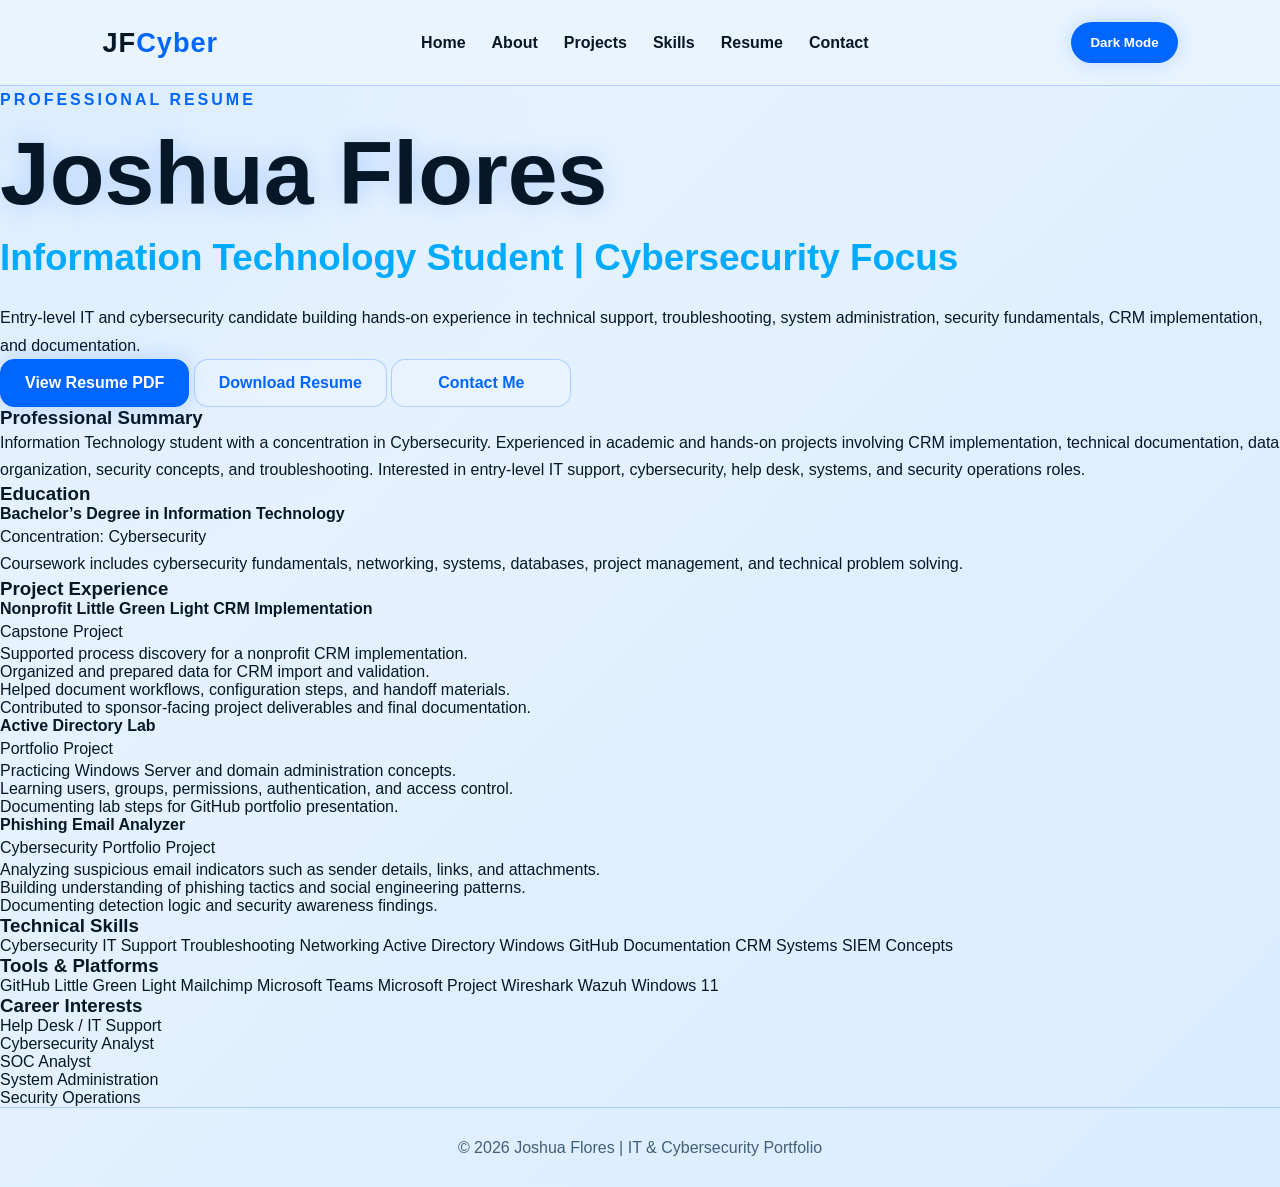
==== resume.html @ 74577b06 "Create resume.html" ====
<!DOCTYPE html>
<html lang="en">
<head>
  <meta charset="UTF-8" />
  <meta name="viewport" content="width=device-width, initial-scale=1.0" />
  <title>Resume | Joshua Flores</title>
  <link rel="stylesheet" href="style.css" />
</head>
<body>

  <header class="navbar">
    <div class="logo">JF<span>Cyber</span></div>

    <nav>
      <a href="index.html">Home</a>
      <a href="about.html">About</a>
      <a href="projects.html">Projects</a>
      <a href="skills.html">Skills</a>
      <a href="resume.html">Resume</a>
      <a href="contact.html">Contact</a>
    </nav>

    <button id="theme-toggle" class="theme-toggle">Dark Mode</button>
  </header>

  <main class="resume-page">

    <section class="resume-header">
      <p class="tagline">Professional Resume</p>
      <h1>Joshua Flores</h1>
      <h2>Information Technology Student | Cybersecurity Focus</h2>

      <p>
        Entry-level IT and cybersecurity candidate building hands-on experience
        in technical support, troubleshooting, system administration, security
        fundamentals, CRM implementation, and documentation.
      </p>

      <div class="resume-actions">
  <a href="Flores_Joshua_Resume.pdf" class="btn primary" target="_blank">
    View Resume PDF
  </a>

  <a href="Flores_Joshua_Resume.pdf" class="btn secondary" download>
    Download Resume
  </a>

  <a href="contact.html" class="btn secondary">
    Contact Me
  </a>
</div>
    </section>

    <section class="resume-grid">

      <div class="resume-main">

        <article class="resume-card">
          <h3>Professional Summary</h3>
          <p>
            Information Technology student with a concentration in Cybersecurity.
            Experienced in academic and hands-on projects involving CRM
            implementation, technical documentation, data organization, security
            concepts, and troubleshooting. Interested in entry-level IT support,
            cybersecurity, help desk, systems, and security operations roles.
          </p>
        </article>

        <article class="resume-card">
          <h3>Education</h3>

          <div class="resume-item">
            <h4>Bachelor’s Degree in Information Technology</h4>
            <p class="resume-muted">Concentration: Cybersecurity</p>
            <p>
              Coursework includes cybersecurity fundamentals, networking,
              systems, databases, project management, and technical problem solving.
            </p>
          </div>
        </article>

        <article class="resume-card">
          <h3>Project Experience</h3>

          <div class="resume-item">
            <h4>Nonprofit Little Green Light CRM Implementation</h4>
            <p class="resume-muted">Capstone Project</p>
            <ul>
              <li>Supported process discovery for a nonprofit CRM implementation.</li>
              <li>Organized and prepared data for CRM import and validation.</li>
              <li>Helped document workflows, configuration steps, and handoff materials.</li>
              <li>Contributed to sponsor-facing project deliverables and final documentation.</li>
            </ul>
          </div>

          <div class="resume-item">
            <h4>Active Directory Lab</h4>
            <p class="resume-muted">Portfolio Project</p>
            <ul>
              <li>Practicing Windows Server and domain administration concepts.</li>
              <li>Learning users, groups, permissions, authentication, and access control.</li>
              <li>Documenting lab steps for GitHub portfolio presentation.</li>
            </ul>
          </div>

          <div class="resume-item">
            <h4>Phishing Email Analyzer</h4>
            <p class="resume-muted">Cybersecurity Portfolio Project</p>
            <ul>
              <li>Analyzing suspicious email indicators such as sender details, links, and attachments.</li>
              <li>Building understanding of phishing tactics and social engineering patterns.</li>
              <li>Documenting detection logic and security awareness findings.</li>
            </ul>
          </div>
        </article>

      </div>

      <aside class="resume-sidebar">

        <article class="resume-card">
          <h3>Technical Skills</h3>
          <div class="skill-tags">
            <span>Cybersecurity</span>
            <span>IT Support</span>
            <span>Troubleshooting</span>
            <span>Networking</span>
            <span>Active Directory</span>
            <span>Windows</span>
            <span>GitHub</span>
            <span>Documentation</span>
            <span>CRM Systems</span>
            <span>SIEM Concepts</span>
          </div>
        </article>

        <article class="resume-card">
          <h3>Tools & Platforms</h3>
          <div class="skill-tags">
            <span>GitHub</span>
            <span>Little Green Light</span>
            <span>Mailchimp</span>
            <span>Microsoft Teams</span>
            <span>Microsoft Project</span>
            <span>Wireshark</span>
            <span>Wazuh</span>
            <span>Windows 11</span>
          </div>
        </article>

        <article class="resume-card">
          <h3>Career Interests</h3>
          <ul>
            <li>Help Desk / IT Support</li>
            <li>Cybersecurity Analyst</li>
            <li>SOC Analyst</li>
            <li>System Administration</li>
            <li>Security Operations</li>
          </ul>
        </article>

      </aside>

    </section>

  </main>

  <footer>
    <p>© 2026 Joshua Flores | IT & Cybersecurity Portfolio</p>
  </footer>

  <script src="script.js"></script>
</body>
</html>
---- style.css ----
:root {
  --bg: #eaf4ff;
  --bg-soft: #d9ecff;
  --text: #061827;
  --muted: #415f78;
  --primary: #0066ff;
  --secondary: #00aaff;
  --card: rgba(255, 255, 255, 0.85);
  --border: rgba(0, 102, 255, 0.25);
  --shadow: rgba(0, 102, 255, 0.2);
  --nav: rgba(234, 244, 255, 0.9);
}

body.dark {
  --bg: #07070a;
  --bg-soft: #17070b;
  --text: #fff1f1;
  --muted: #d6a1a1;
  --primary: #ff1f3d;
  --secondary: #ff6b6b;
  --card: rgba(28, 8, 12, 0.9);
  --border: rgba(255, 31, 61, 0.35);
  --shadow: rgba(255, 31, 61, 0.28);
  --nav: rgba(10, 5, 8, 0.92);
}

* {
  margin: 0;
  padding: 0;
  box-sizing: border-box;
}

html {
  scroll-behavior: smooth;
}

body {
  font-family: Arial, Helvetica, sans-serif;
  background:
    radial-gradient(circle at top left, var(--bg-soft), transparent 35%),
    linear-gradient(135deg, var(--bg), var(--bg-soft));
  color: var(--text);
  min-height: 100vh;
  overflow-x: hidden;
  transition: background 0.3s ease, color 0.3s ease;
}

/* NAVBAR */

.navbar {
  width: 100%;
  min-height: 86px;
  padding: 18px 8%;
  display: flex;
  align-items: center;
  justify-content: space-between;
  gap: 24px;
  background: var(--nav);
  backdrop-filter: blur(14px);
  border-bottom: 1px solid var(--border);
  position: sticky;
  top: 0;
  z-index: 1000;
}

.logo {
  font-size: 1.7rem;
  font-weight: 900;
  letter-spacing: 1px;
  white-space: nowrap;
}

.logo span {
  color: var(--primary);
}

nav {
  display: flex;
  align-items: center;
  justify-content: center;
  gap: 26px;
  flex-wrap: wrap;
}

nav a {
  color: var(--text);
  text-decoration: none;
  font-weight: 800;
  font-size: 1rem;
  transition: 0.2s ease;
}

nav a:hover {
  color: var(--primary);
}

.theme-toggle {
  border: 1px solid var(--border);
  background: var(--primary);
  color: white;
  padding: 12px 18px;
  border-radius: 999px;
  font-weight: 800;
  cursor: pointer;
  box-shadow: 0 0 22px var(--shadow);
  transition: 0.2s ease;
  white-space: nowrap;
}

.theme-toggle:hover {
  transform: translateY(-2px);
}

/* GENERAL */

.container {
  width: min(1180px, calc(100% - 48px));
  margin: 0 auto;
}

.tagline {
  color: var(--primary);
  font-weight: 900;
  letter-spacing: 3px;
  text-transform: uppercase;
  margin-bottom: 18px;
}

h1 {
  font-size: clamp(3rem, 7vw, 5.8rem);
  line-height: 0.95;
  margin-bottom: 20px;
  text-shadow: 0 0 24px var(--shadow);
}

h2 {
  color: var(--secondary);
  font-size: clamp(1.4rem, 3vw, 2.3rem);
  line-height: 1.2;
  margin-bottom: 24px;
}

p {
  line-height: 1.7;
}

/* BUTTONS */

.btn {
  display: inline-flex;
  align-items: center;
  justify-content: center;
  min-width: 180px;
  padding: 14px 24px;
  border-radius: 14px;
  text-decoration: none;
  font-weight: 900;
  border: 1px solid var(--border);
  transition: 0.2s ease;
  cursor: pointer;
  position: relative;
  z-index: 2;
}

.btn.primary {
  background: var(--primary);
  color: white;
  box-shadow: 0 0 24px var(--shadow);
  border: 1px solid var(--primary);
}
.btn.secondary {
  background: rgba(255, 255, 255, 0.18);
  color: var(--primary);
  backdrop-filter: blur(10px);
}

.btn:hover {
  transform: translateY(-2px);
}

/* HOME PAGE */

.hero {
  min-height: calc(100vh - 86px);
  padding: 90px 0 60px;
  display: flex;
  align-items: center;
}

.hero-content {
  max-width: 830px;
}

.hero-text {
  color: var(--muted);
  font-size: 1.1rem;
  max-width: 760px;
  margin-bottom: 32px;
}

.hero-buttons {
  display: flex;
  gap: 16px;
  flex-wrap: wrap;
}

.highlights {
  padding: 20px 0 90px;
}

.highlights-grid,
.highlights {
  display: grid;
  grid-template-columns: repeat(3, 1fr);
  gap: 22px;
}

.card {
  background: var(--card);
  border: 1px solid var(--border);
  border-radius: 22px;
  padding: 28px;
  box-shadow: 0 0 30px var(--shadow);
}

.card h3 {
  color: var(--primary);
  margin-bottom: 12px;
  font-size: 1.35rem;
}

.card p {
  color: var(--muted);
}

/* ABOUT PAGE */

.about-page {
  width: min(1180px, calc(100% - 48px));
  margin: 0 auto;
  padding: 80px 0 90px;
}

.about-hero {
  display: grid;
  grid-template-columns: minmax(0, 1.5fr) 360px;
  gap: 42px;
  align-items: center;
}

.about-text {
  max-width: 760px;
}

.about-text h1 {
  font-size: clamp(3rem, 7vw, 5.5rem);
}

.about-text h2 {
  font-size: clamp(1.35rem, 3vw, 2.2rem);
}

.about-text p {
  color: var(--muted);
  font-size: 1.08rem;
  margin-bottom: 18px;
}

.about-buttons {
  display: flex;
  gap: 16px;
  flex-wrap: wrap;
  margin-top: 30px;
}

.about-profile-card {
  background: var(--card);
  border: 1px solid var(--border);
  border-radius: 26px;
  padding: 28px;
  text-align: center;
  box-shadow: 0 0 32px var(--shadow);
}

.about-photo-box {
  width: 100%;
  aspect-ratio: 1 / 1;
  border-radius: 22px;
  border: 2px dashed var(--border);
  background:
    radial-gradient(circle at center, var(--bg-soft), transparent 60%),
    linear-gradient(135deg, transparent, var(--bg-soft));
  display: flex;
  align-items: center;
  justify-content: center;
  color: var(--muted);
  font-weight: 900;
  margin-bottom: 22px;
  
  overflow: hidden;
}

.about-photo-box img {
  width: 100%;
  height: 100%;
  object-fit: cover;
}

.about-profile-card h3 {
  color: var(--primary);
  font-size: 1.6rem;
  margin-bottom: 8px;
}

.about-profile-card p {
  color: var(--muted);
  margin-bottom: 18px;
}

.mini-info {
  display: flex;
  justify-content: center;
  flex-wrap: wrap;
  gap: 10px;
}

.mini-info span {
  color: var(--primary);
  border: 1px solid var(--border);
  border-radius: 999px;
  padding: 8px 12px;
  font-size: 0.85rem;
  font-weight: 800;
  background: rgba(255, 255, 255, 0.14);
}

.about-info-grid {
  margin-top: 58px;
  display: grid;
  grid-template-columns: repeat(3, 1fr);
  gap: 22px;
}

.about-info-card {
  background: var(--card);
  border: 1px solid var(--border);
  border-radius: 22px;
  padding: 28px;
  box-shadow: 0 0 28px var(--shadow);
}

.about-info-card h3 {
  color: var(--primary);
  font-size: 1.3rem;
  margin-bottom: 12px;
}

.about-info-card p {
  color: var(--muted);
}

/* FOOTER */

footer {
  text-align: center;
  padding: 26px;
  color: var(--muted);
  border-top: 1px solid var(--border);
}

/* MOBILE */

@media (max-width: 950px) {
  .navbar {
    padding: 20px 24px;
    flex-direction: column;
  }

  nav {
    gap: 14px;
  }

  .container,
  .about-page {
    width: min(100% - 36px, 1180px);
  }

  .hero {
    padding: 64px 0 44px;
  }

  .about-hero {
    grid-template-columns: 1fr;
  }

  .about-text {
    max-width: 100%;
  }

  .highlights,
  .highlights-grid,
  .about-info-grid {
    grid-template-columns: 1fr;
  }

  h1,
  .about-text h1 {
    font-size: clamp(2.6rem, 12vw, 4rem);
  }

  h2,
  .about-text h2 {
    font-size: 1.35rem;
  }

  .hero-text,
  .about-text p {
    font-size: 1rem;
  }
  .home-overview {
  padding: 20px 0 80px;
}

.overview-grid {
  display: grid;
  grid-template-columns: repeat(3, 1fr);
  gap: 22px;
}

.featured-section {
  padding: 80px 0;
}

.featured-section h2 {
  max-width: 780px;
  margin-bottom: 34px;
}

.featured-grid {
  display: grid;
  grid-template-columns: repeat(3, 1fr);
  gap: 22px;
}

.feature-card {
  background: var(--card);
  border: 1px solid var(--border);
  border-radius: 24px;
  padding: 30px;
  box-shadow: 0 0 28px var(--shadow);
}

.feature-card h3 {
  color: var(--primary);
  font-size: 1.35rem;
  margin-bottom: 14px;
}

.feature-card p {
  color: var(--muted);
  margin-bottom: 18px;
}

.feature-card a {
  color: var(--primary);
  font-weight: 900;
  text-decoration: none;
}

.cta-section {
  padding: 50px 0 100px;
}

.cta-card {
  background: var(--card);
  border: 1px solid var(--border);
  border-radius: 28px;
  padding: 44px;
  box-shadow: 0 0 34px var(--shadow);
}

.cta-card p {
  color: var(--muted);
  max-width: 760px;
  margin-bottom: 26px;
}

@media (max-width: 950px) {
  .overview-grid,
  .featured-grid {
    grid-template-columns: 1fr;
  }

  .featured-section {
    padding: 50px 0;
  }

  .cta-card {
    padding: 28px;
  }
}
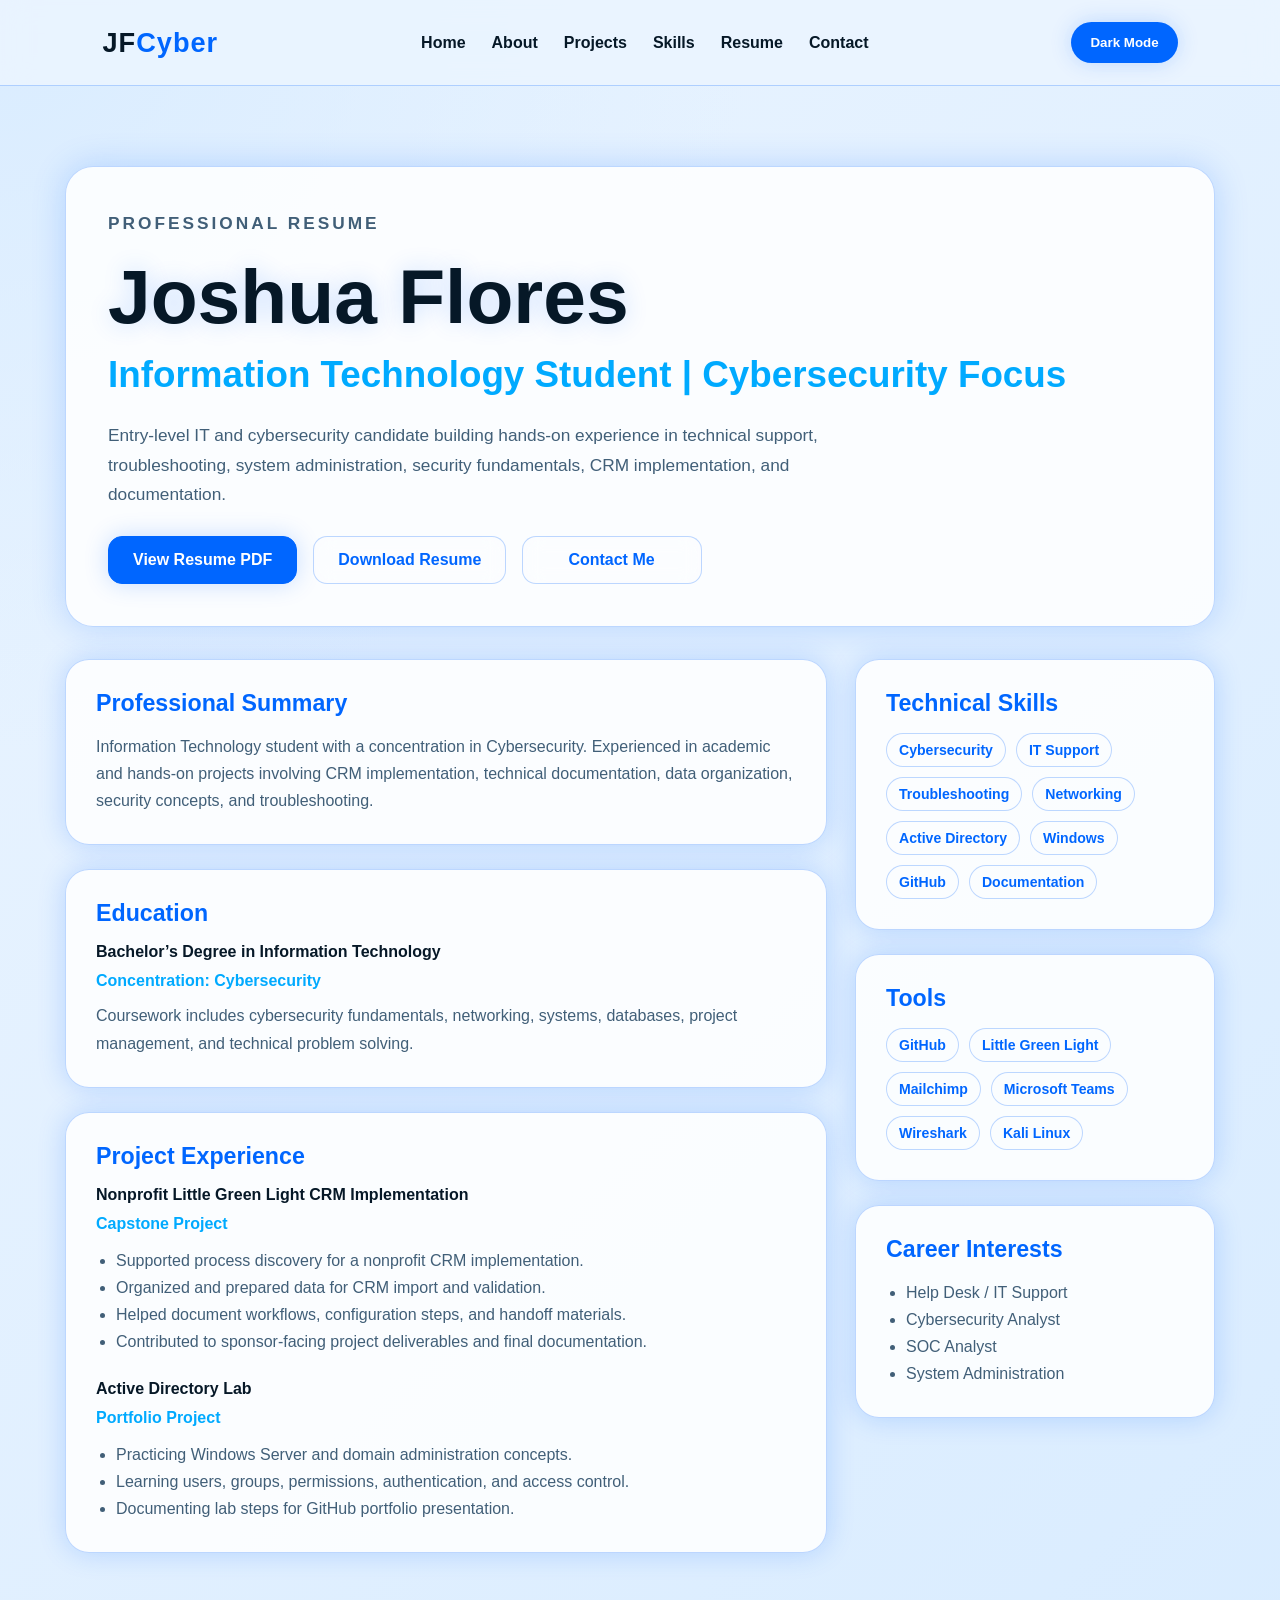
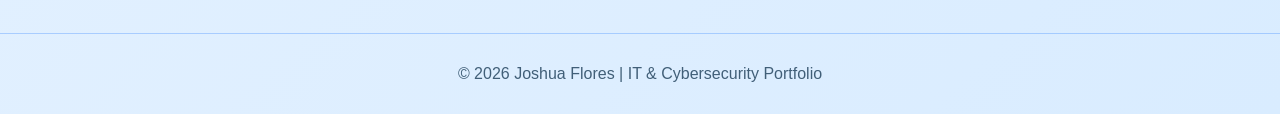
==== commit 2cd068ed: "Enhance resume layout and styling" ====
--- a/resume.html
+++ b/resume.html
@@ -5,6 +5,131 @@
   <meta name="viewport" content="width=device-width, initial-scale=1.0" />
   <title>Resume | Joshua Flores</title>
   <link rel="stylesheet" href="style.css" />
+
+  <style>
+    .resume-wrapper {
+      width: min(1150px, calc(100% - 48px));
+      margin: 0 auto;
+      padding: 80px 0;
+    }
+
+    .resume-hero {
+      background: var(--card);
+      border: 1px solid var(--border);
+      border-radius: 28px;
+      padding: 42px;
+      box-shadow: 0 0 34px var(--shadow);
+      margin-bottom: 32px;
+    }
+
+    .resume-hero h1 {
+      font-size: clamp(3rem, 6vw, 5rem);
+    }
+
+    .resume-hero p {
+      color: var(--muted);
+      max-width: 800px;
+      font-size: 1.08rem;
+      margin-bottom: 22px;
+    }
+
+    .resume-buttons {
+      display: flex;
+      gap: 16px;
+      flex-wrap: wrap;
+      margin-top: 26px;
+    }
+
+    .resume-content {
+      display: grid;
+      grid-template-columns: minmax(0, 1.5fr) 360px;
+      gap: 28px;
+      align-items: start;
+    }
+
+    .resume-left,
+    .resume-right {
+      display: flex;
+      flex-direction: column;
+      gap: 24px;
+    }
+
+    .resume-box {
+      background: var(--card);
+      border: 1px solid var(--border);
+      border-radius: 24px;
+      padding: 30px;
+      box-shadow: 0 0 28px var(--shadow);
+    }
+
+    .resume-box h3 {
+      color: var(--primary);
+      font-size: 1.45rem;
+      margin-bottom: 16px;
+    }
+
+    .resume-box h4 {
+      color: var(--text);
+      margin-bottom: 6px;
+    }
+
+    .resume-box p,
+    .resume-box li {
+      color: var(--muted);
+      line-height: 1.7;
+    }
+
+    .resume-box ul {
+      padding-left: 20px;
+      margin-top: 10px;
+    }
+
+    .resume-item {
+      margin-bottom: 24px;
+    }
+
+    .resume-item:last-child {
+      margin-bottom: 0;
+    }
+
+    .resume-muted {
+      color: var(--secondary) !important;
+      font-weight: 800;
+      margin-bottom: 8px;
+    }
+
+    .resume-tags {
+      display: flex;
+      flex-wrap: wrap;
+      gap: 10px;
+    }
+
+    .resume-tags span {
+      border: 1px solid var(--border);
+      color: var(--primary);
+      background: rgba(255, 255, 255, 0.14);
+      padding: 8px 12px;
+      border-radius: 999px;
+      font-size: 0.88rem;
+      font-weight: 800;
+    }
+
+    @media (max-width: 950px) {
+      .resume-wrapper {
+        width: min(100% - 36px, 1150px);
+        padding: 60px 0;
+      }
+
+      .resume-content {
+        grid-template-columns: 1fr;
+      }
+
+      .resume-hero,
+      .resume-box {
+        padding: 24px;
+      }
+    }
+  </style>
 </head>
 <body>
 
@@ -23,9 +148,9 @@
     <button id="theme-toggle" class="theme-toggle">Dark Mode</button>
   </header>
 
-  <main class="resume-page">
-
-    <section class="resume-header">
+  <main class="resume-wrapper">
+
+    <section class="resume-hero">
       <p class="tagline">Professional Resume</p>
       <h1>Joshua Flores</h1>
       <h2>Information Technology Student | Cybersecurity Focus</h2>
@@ -36,50 +161,38 @@
         fundamentals, CRM implementation, and documentation.
       </p>
 
-      <div class="resume-actions">
-  <a href="Flores_Joshua_Resume.pdf" class="btn primary" target="_blank">
-    View Resume PDF
-  </a>
-
-  <a href="Flores_Joshua_Resume.pdf" class="btn secondary" download>
-    Download Resume
-  </a>
-
-  <a href="contact.html" class="btn secondary">
-    Contact Me
-  </a>
-</div>
+      <div class="resume-buttons">
+        <a href="Flores_Joshua_Resume.pdf" class="btn primary" target="_blank">View Resume PDF</a>
+        <a href="Flores_Joshua_Resume.pdf" class="btn secondary" download>Download Resume</a>
+        <a href="contact.html" class="btn secondary">Contact Me</a>
+      </div>
     </section>
 
-    <section class="resume-grid">
-
-      <div class="resume-main">
-
-        <article class="resume-card">
+    <section class="resume-content">
+
+      <div class="resume-left">
+
+        <article class="resume-box">
           <h3>Professional Summary</h3>
           <p>
             Information Technology student with a concentration in Cybersecurity.
             Experienced in academic and hands-on projects involving CRM
             implementation, technical documentation, data organization, security
-            concepts, and troubleshooting. Interested in entry-level IT support,
-            cybersecurity, help desk, systems, and security operations roles.
+            concepts, and troubleshooting.
           </p>
         </article>
 
-        <article class="resume-card">
+        <article class="resume-box">
           <h3>Education</h3>
-
-          <div class="resume-item">
-            <h4>Bachelor’s Degree in Information Technology</h4>
-            <p class="resume-muted">Concentration: Cybersecurity</p>
-            <p>
-              Coursework includes cybersecurity fundamentals, networking,
-              systems, databases, project management, and technical problem solving.
-            </p>
-          </div>
-        </article>
-
-        <article class="resume-card">
+          <h4>Bachelor’s Degree in Information Technology</h4>
+          <p class="resume-muted">Concentration: Cybersecurity</p>
+          <p>
+            Coursework includes cybersecurity fundamentals, networking, systems,
+            databases, project management, and technical problem solving.
+          </p>
+        </article>
+
+        <article class="resume-box">
           <h3>Project Experience</h3>
 
           <div class="resume-item">
@@ -102,25 +215,15 @@
               <li>Documenting lab steps for GitHub portfolio presentation.</li>
             </ul>
           </div>
-
-          <div class="resume-item">
-            <h4>Phishing Email Analyzer</h4>
-            <p class="resume-muted">Cybersecurity Portfolio Project</p>
-            <ul>
-              <li>Analyzing suspicious email indicators such as sender details, links, and attachments.</li>
-              <li>Building understanding of phishing tactics and social engineering patterns.</li>
-              <li>Documenting detection logic and security awareness findings.</li>
-            </ul>
-          </div>
         </article>
 
       </div>
 
-      <aside class="resume-sidebar">
-
-        <article class="resume-card">
+      <aside class="resume-right">
+
+        <article class="resume-box">
           <h3>Technical Skills</h3>
-          <div class="skill-tags">
+          <div class="resume-tags">
             <span>Cybersecurity</span>
             <span>IT Support</span>
             <span>Troubleshooting</span>
@@ -129,33 +232,28 @@
             <span>Windows</span>
             <span>GitHub</span>
             <span>Documentation</span>
-            <span>CRM Systems</span>
-            <span>SIEM Concepts</span>
-          </div>
-        </article>
-
-        <article class="resume-card">
-          <h3>Tools & Platforms</h3>
-          <div class="skill-tags">
+          </div>
+        </article>
+
+        <article class="resume-box">
+          <h3>Tools</h3>
+          <div class="resume-tags">
             <span>GitHub</span>
             <span>Little Green Light</span>
             <span>Mailchimp</span>
             <span>Microsoft Teams</span>
-            <span>Microsoft Project</span>
             <span>Wireshark</span>
-            <span>Wazuh</span>
-            <span>Windows 11</span>
-          </div>
-        </article>
-
-        <article class="resume-card">
+            <span>Kali Linux</span>
+          </div>
+        </article>
+
+        <article class="resume-box">
           <h3>Career Interests</h3>
           <ul>
             <li>Help Desk / IT Support</li>
             <li>Cybersecurity Analyst</li>
             <li>SOC Analyst</li>
             <li>System Administration</li>
-            <li>Security Operations</li>
           </ul>
         </article>
 
--- a/style.css
+++ b/style.css
@@ -498,4 +498,117 @@
   .cta-card {
     padding: 28px;
   }
-}
+  
+ .resume-page {
+  width: min(1180px, calc(100% - 48px)) !important;
+  margin: 0 auto !important;
+  padding: 80px 0 90px !important;
+}
+
+.resume-hero-card {
+  background: var(--card);
+  border: 1px solid var(--border);
+  border-radius: 28px;
+  padding: 42px;
+  box-shadow: 0 0 34px var(--shadow);
+  margin-bottom: 32px;
+}
+
+.resume-hero-card h1 {
+  font-size: clamp(3rem, 6vw, 5rem);
+}
+
+.resume-hero-card p {
+  color: var(--muted);
+  max-width: 850px;
+  font-size: 1.08rem;
+}
+
+.resume-layout {
+  display: grid;
+  grid-template-columns: minmax(0, 1.5fr) 360px;
+  gap: 28px;
+  align-items: start;
+}
+
+.resume-column-main,
+.resume-column-side {
+  display: flex;
+  flex-direction: column;
+  gap: 24px;
+}
+
+.resume-card {
+  background: var(--card);
+  border: 1px solid var(--border);
+  border-radius: 24px;
+  padding: 30px;
+  box-shadow: 0 0 28px var(--shadow);
+}
+
+.resume-card h3 {
+  color: var(--primary);
+  font-size: 1.45rem;
+  margin-bottom: 16px;
+}
+
+.resume-card h4 {
+  color: var(--text);
+  margin-bottom: 6px;
+}
+
+.resume-card p,
+.resume-card li {
+  color: var(--muted);
+  line-height: 1.7;
+}
+
+.resume-card ul {
+  padding-left: 20px;
+}
+
+.resume-muted {
+  color: var(--secondary) !important;
+  font-weight: 800;
+  margin-bottom: 8px;
+}
+
+.resume-actions {
+  display: flex;
+  gap: 16px;
+  flex-wrap: wrap;
+  margin-top: 28px;
+}
+
+.skill-tags {
+  display: flex;
+  flex-wrap: wrap;
+  gap: 10px;
+}
+
+.skill-tags span {
+  border: 1px solid var(--border);
+  color: var(--primary);
+  background: rgba(255, 255, 255, 0.14);
+  padding: 8px 12px;
+  border-radius: 999px;
+  font-size: 0.88rem;
+  font-weight: 800;
+}
+
+@media (max-width: 950px) {
+  .resume-page {
+    width: min(100% - 36px, 1180px) !important;
+    padding: 60px 0 70px !important;
+  }
+
+  .resume-layout {
+    grid-template-columns: 1fr;
+  }
+
+  .resume-hero-card,
+  .resume-card {
+    padding: 24px;
+  }
+}
+}
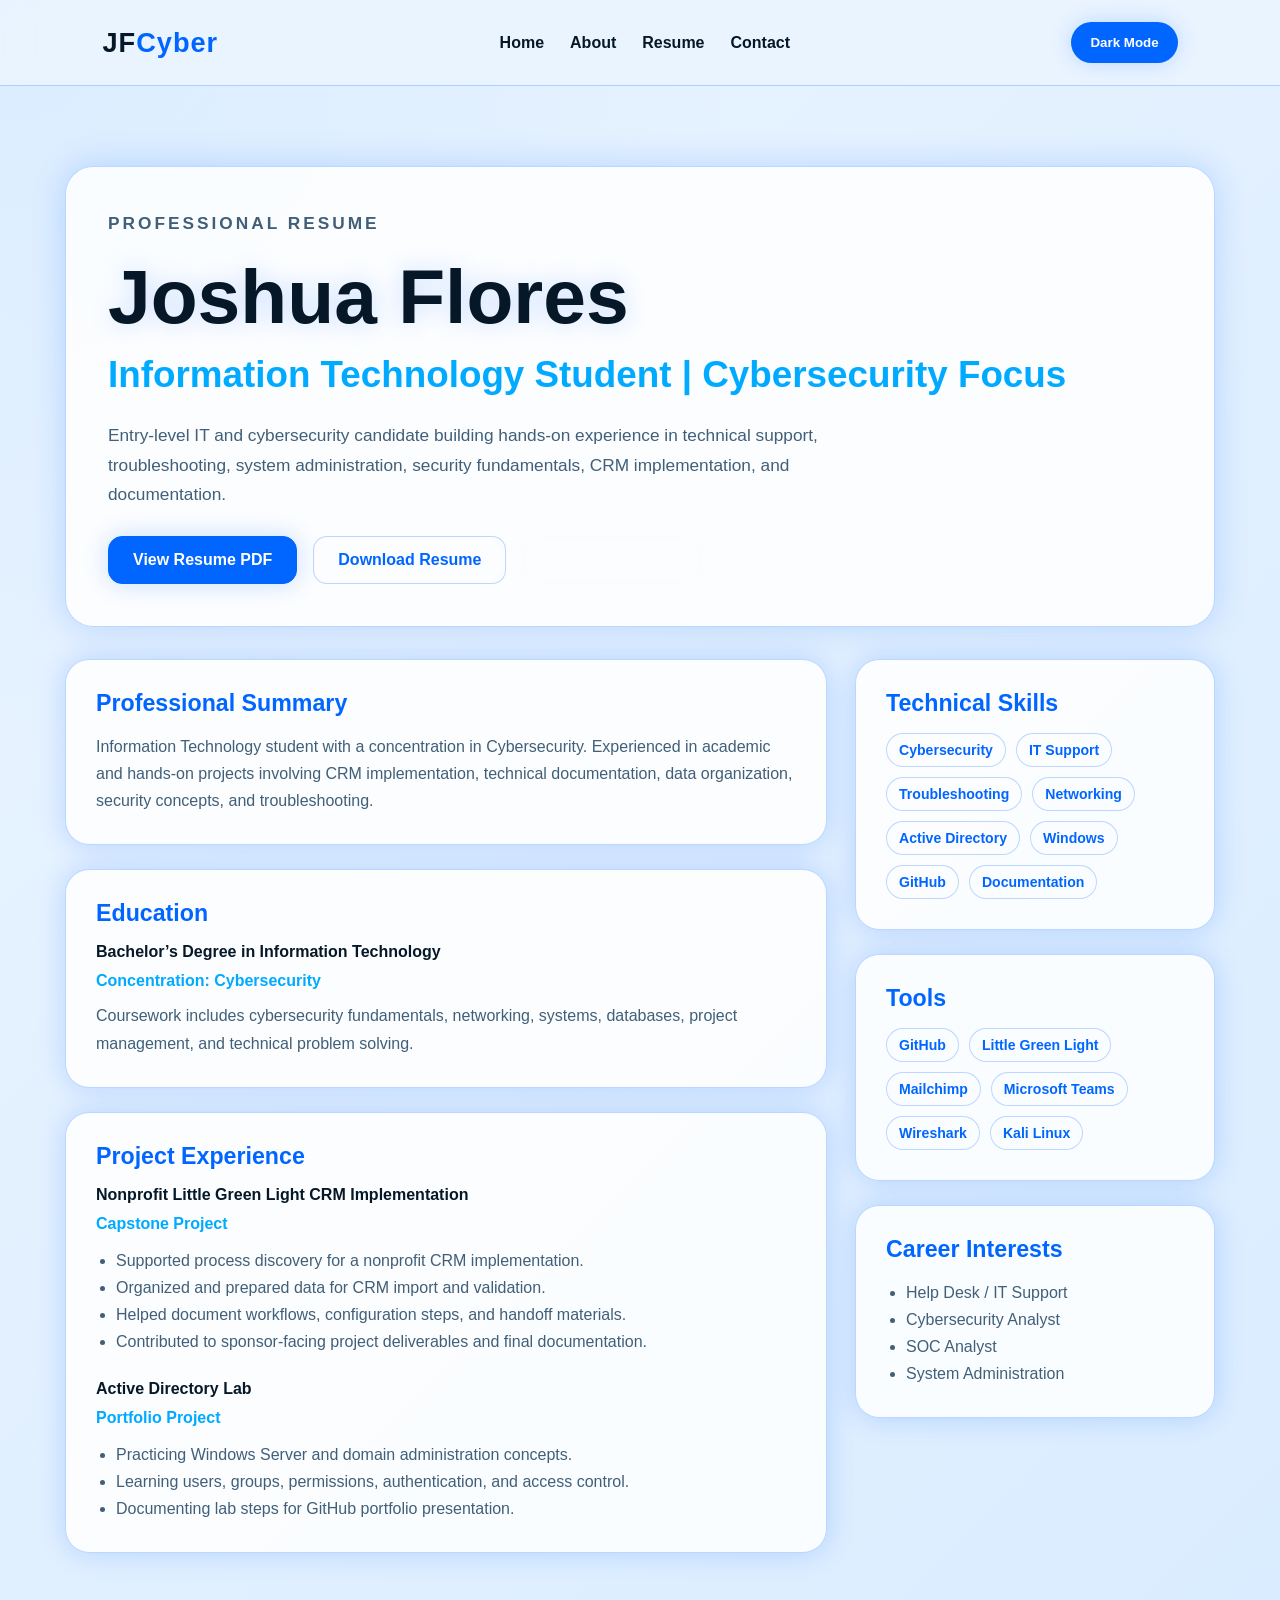
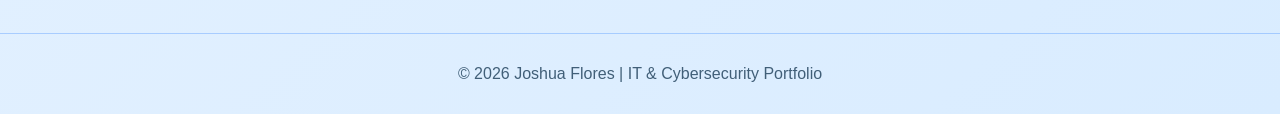
==== commit ea1d15b8: "Update resume.html" ====
--- a/resume.html
+++ b/resume.html
@@ -139,8 +139,6 @@
     <nav>
       <a href="index.html">Home</a>
       <a href="about.html">About</a>
-      <a href="projects.html">Projects</a>
-      <a href="skills.html">Skills</a>
       <a href="resume.html">Resume</a>
       <a href="contact.html">Contact</a>
     </nav>
